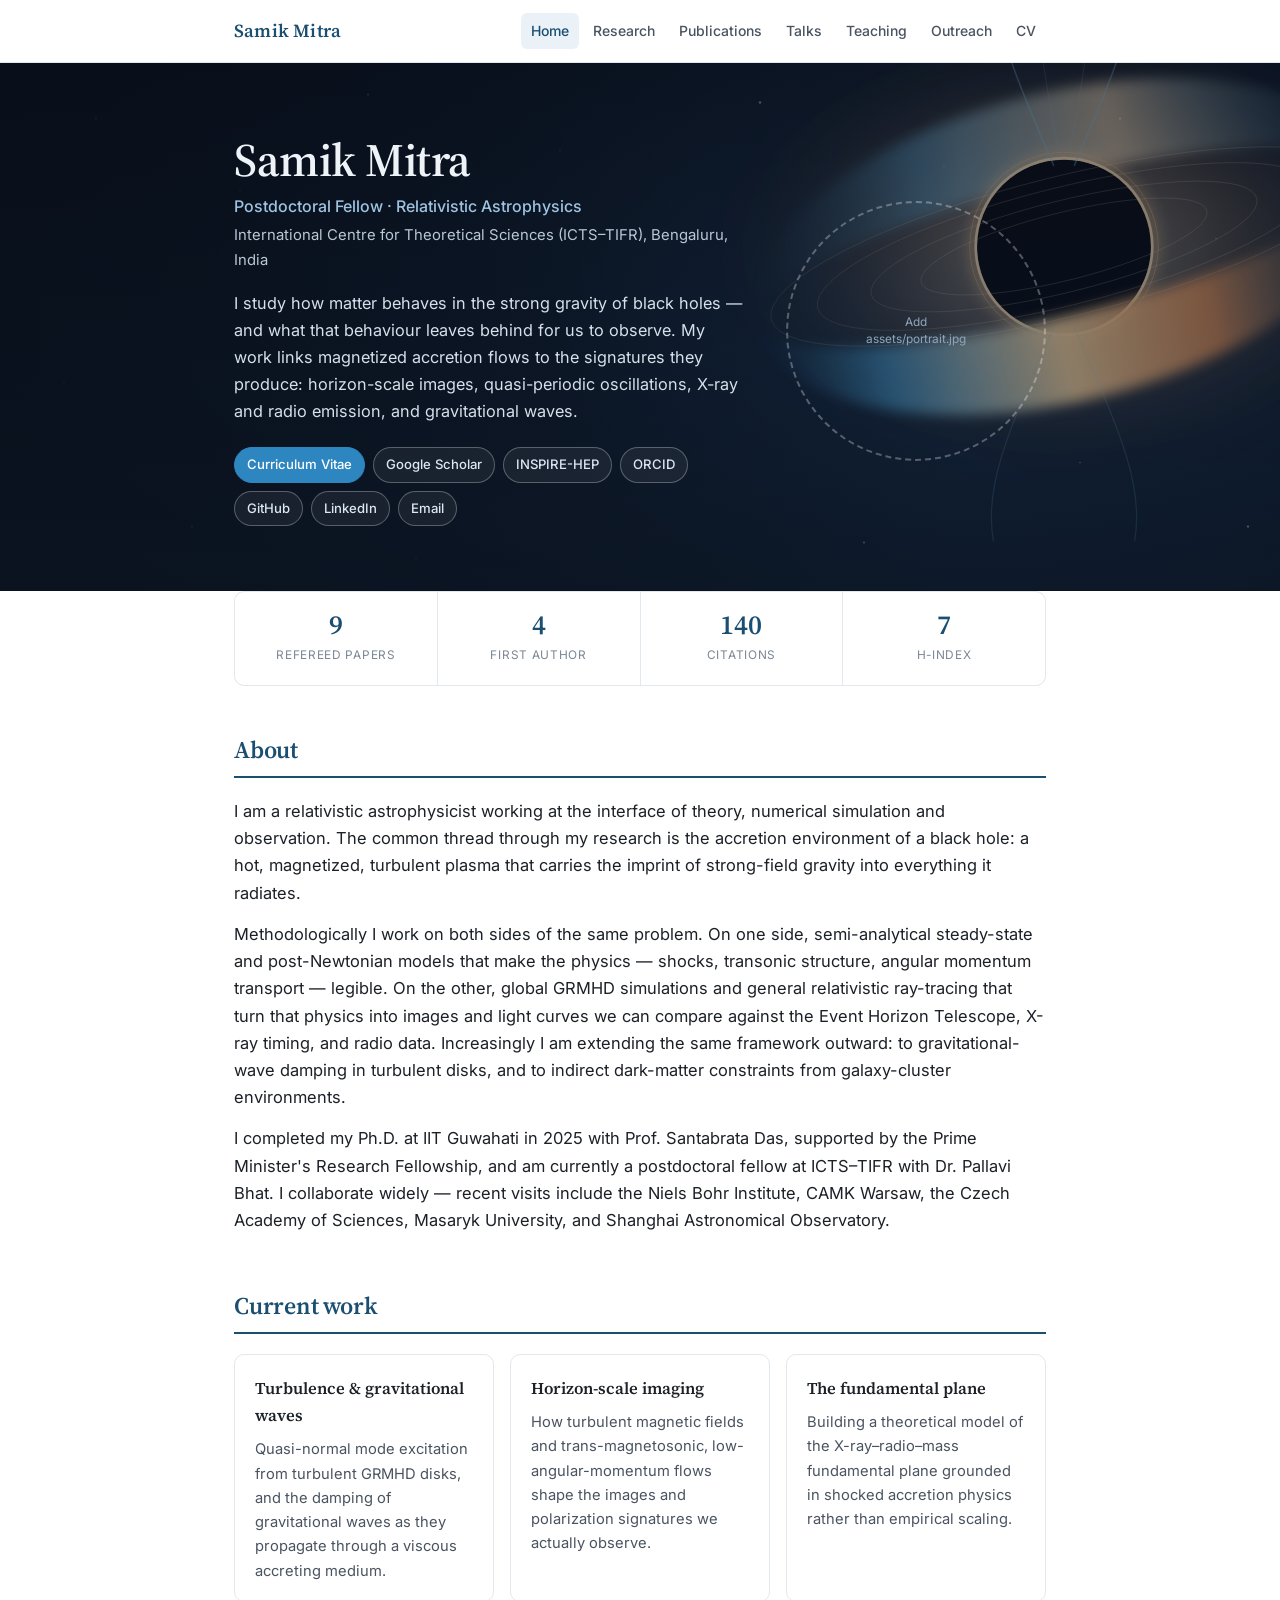
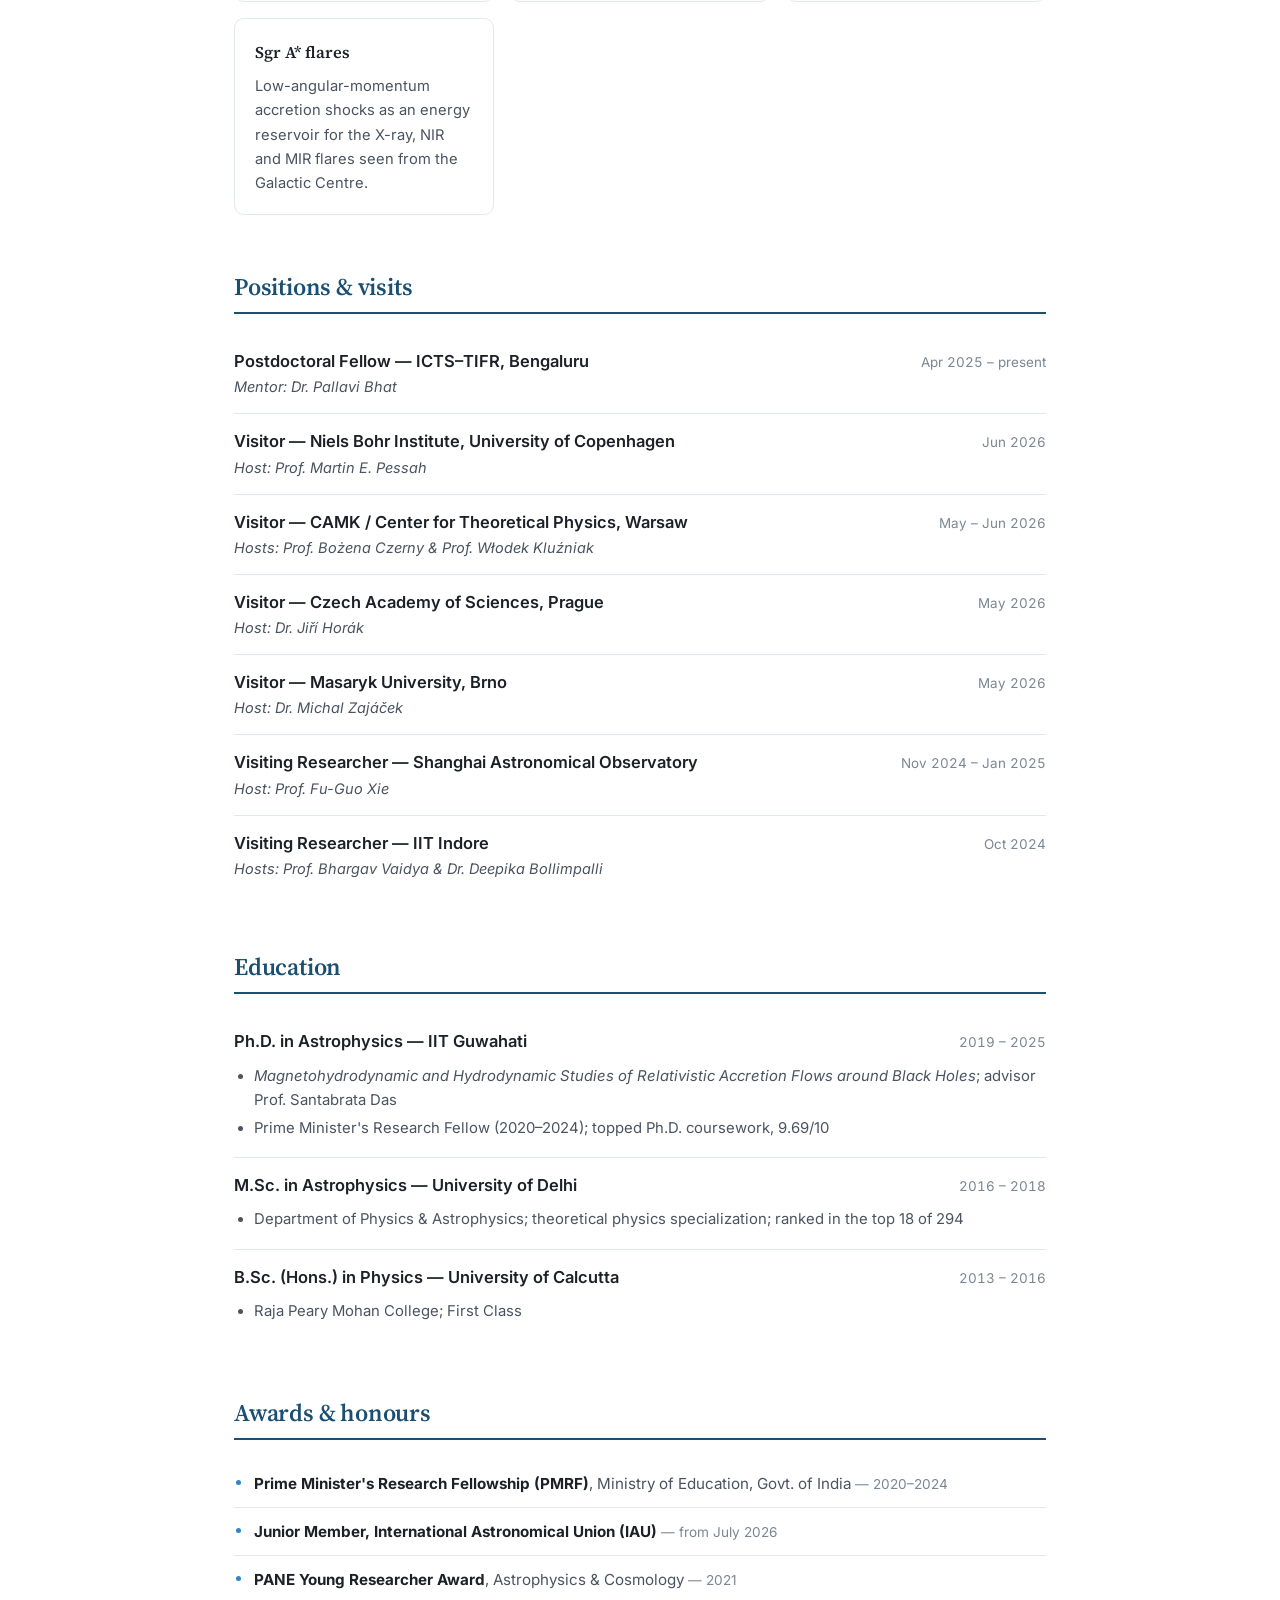
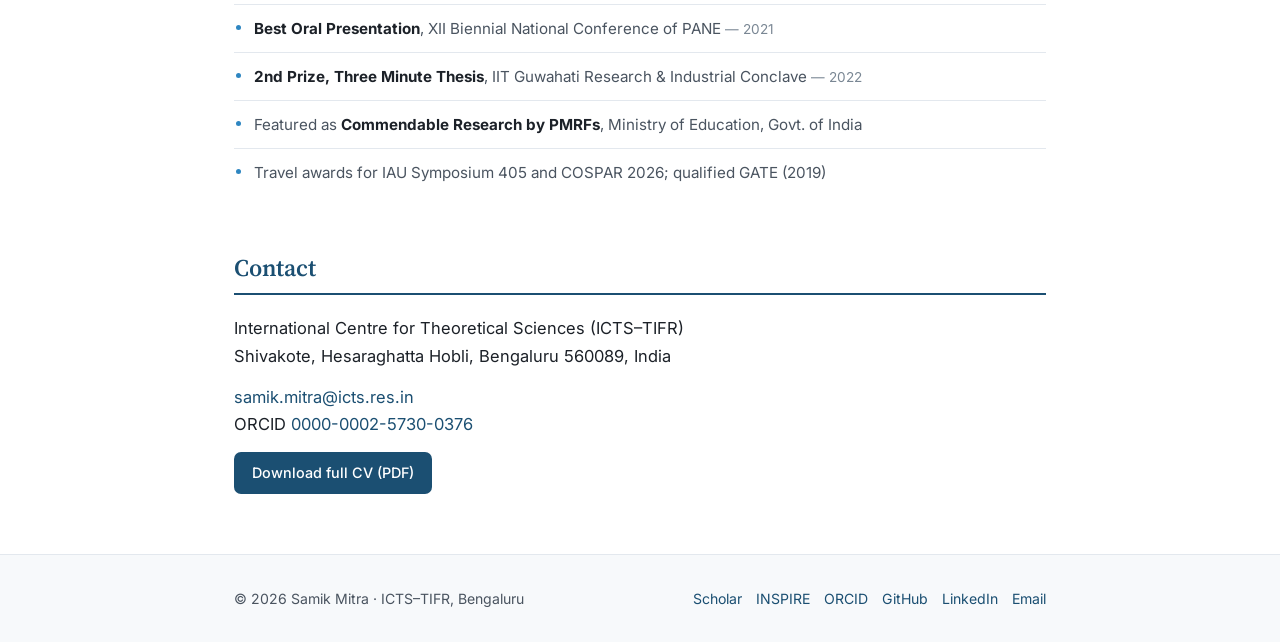
==== index.html @ 8c66abfa "Add files via upload Personal academic website" ====
<!DOCTYPE html>
<html lang="en">
<head>
<meta charset="utf-8">
<meta name="viewport" content="width=device-width, initial-scale=1">
<title>Samik Mitra — Relativistic Astrophysics</title>
<meta name="description" content="Samik Mitra — postdoctoral fellow at ICTS-TIFR working on black hole accretion, GRMHD, gravitational waves and horizon-scale imaging.">
<link rel="preconnect" href="https://fonts.googleapis.com">
<link rel="preconnect" href="https://fonts.gstatic.com" crossorigin>
<link href="https://fonts.googleapis.com/css2?family=Inter:wght@400;500;600&family=Source+Serif+4:opsz,wght@8..60,400;8..60,600&display=swap" rel="stylesheet">
<link rel="stylesheet" href="style.css">
</head>
<body>

<header class="site">
  <div class="wrap">
    <a class="brand" href="index.html">Samik Mitra</a>
    <nav class="site">
      <a href="index.html" class="active">Home</a>
      <a href="research.html">Research</a>
      <a href="publications.html">Publications</a>
      <a href="talks.html">Talks</a>
      <a href="teaching.html">Teaching</a>
      <a href="outreach.html">Outreach</a>
      <a href="cv/Mitra_Samik_CV.pdf">CV</a>
    </nav>
  </div>
</header>

<div class="hero">
  <div class="hero-art"><img src="assets/hero.svg" alt=""></div>
  <div class="wrap">
    <div>
      <h1>Samik Mitra</h1>
      <p class="role">Postdoctoral Fellow · Relativistic Astrophysics</p>
      <p class="affil">International Centre for Theoretical Sciences (ICTS&ndash;TIFR), Bengaluru, India</p>
      <p class="lede">
        I study how matter behaves in the strong gravity of black holes &mdash; and what that
        behaviour leaves behind for us to observe. My work links magnetized accretion flows to
        the signatures they produce: horizon-scale images, quasi-periodic oscillations,
        X-ray and radio emission, and gravitational waves.
      </p>
      <div class="links">
        <a class="primary" href="cv/Mitra_Samik_CV.pdf">Curriculum Vitae</a>
        <a href="https://scholar.google.com/citations?hl=en&user=CJJ-J1IAAAAJ">Google Scholar</a>
        <a href="https://inspirehep.net/authors/2062596">INSPIRE-HEP</a>
        <a href="https://orcid.org/0000-0002-5730-0376">ORCID</a>
        <a href="https://github.com/R-0-n-Y">GitHub</a>
        <a href="https://www.linkedin.com/in/samik-mitra-608916213/">LinkedIn</a>
        <a href="mailto:samik.mitra@icts.res.in">Email</a>
      </div>
    </div>
    <div>
      <!-- Replace the div below with:  <img class="portrait" src="assets/portrait.jpg" alt="Samik Mitra"> -->
      <div class="portrait-placeholder">Add<br>assets/portrait.jpg</div>
    </div>
  </div>
</div>

<main class="wrap">

  <div class="stats">
    <div class="stat"><span class="n">9</span><span class="l">Refereed papers</span></div>
    <div class="stat"><span class="n">4</span><span class="l">First author</span></div>
    <div class="stat"><span class="n">140</span><span class="l">Citations</span></div>
    <div class="stat"><span class="n">7</span><span class="l">h-index</span></div>
  </div>

  <section>
    <h2 class="ruled">About</h2>
    <p>
      I am a relativistic astrophysicist working at the interface of theory, numerical simulation
      and observation. The common thread through my research is the accretion environment of a
      black hole: a hot, magnetized, turbulent plasma that carries the imprint of strong-field
      gravity into everything it radiates.
    </p>
    <p>
      Methodologically I work on both sides of the same problem. On one side, semi-analytical
      steady-state and post-Newtonian models that make the physics &mdash; shocks, transonic
      structure, angular momentum transport &mdash; legible. On the other, global GRMHD simulations
      and general relativistic ray-tracing that turn that physics into images and light curves
      we can compare against the Event Horizon Telescope, X-ray timing, and radio data.
      Increasingly I am extending the same framework outward: to gravitational-wave damping in
      turbulent disks, and to indirect dark-matter constraints from galaxy-cluster environments.
    </p>
    <p>
      I completed my Ph.D. at IIT Guwahati in 2025 with Prof. Santabrata Das, supported by the
      Prime Minister's Research Fellowship, and am currently a postdoctoral fellow at ICTS&ndash;TIFR
      with Dr. Pallavi Bhat. I collaborate widely &mdash; recent visits include the Niels Bohr
      Institute, CAMK Warsaw, the Czech Academy of Sciences, Masaryk University, and Shanghai
      Astronomical Observatory.
    </p>
  </section>

  <section>
    <h2 class="ruled">Current work</h2>
    <div class="cards">
      <div class="card">
        <h3>Turbulence &amp; gravitational waves</h3>
        <p>Quasi-normal mode excitation from turbulent GRMHD disks, and the damping of gravitational
           waves as they propagate through a viscous accreting medium.</p>
      </div>
      <div class="card">
        <h3>Horizon-scale imaging</h3>
        <p>How turbulent magnetic fields and trans-magnetosonic, low-angular-momentum flows shape
           the images and polarization signatures we actually observe.</p>
      </div>
      <div class="card">
        <h3>The fundamental plane</h3>
        <p>Building a theoretical model of the X-ray&ndash;radio&ndash;mass fundamental plane grounded
           in shocked accretion physics rather than empirical scaling.</p>
      </div>
      <div class="card">
        <h3>Sgr A* flares</h3>
        <p>Low-angular-momentum accretion shocks as an energy reservoir for the X-ray, NIR and MIR
           flares seen from the Galactic Centre.</p>
      </div>
    </div>
  </section>

  <section>
    <h2 class="ruled">Positions &amp; visits</h2>
    <div class="entry">
      <div class="top"><span class="what">Postdoctoral Fellow &mdash; ICTS&ndash;TIFR, Bengaluru</span><span class="when">Apr 2025 &ndash; present</span></div>
      <div class="who">Mentor: Dr. Pallavi Bhat</div>
    </div>
    <div class="entry">
      <div class="top"><span class="what">Visitor &mdash; Niels Bohr Institute, University of Copenhagen</span><span class="when">Jun 2026</span></div>
      <div class="who">Host: Prof. Martin E. Pessah</div>
    </div>
    <div class="entry">
      <div class="top"><span class="what">Visitor &mdash; CAMK / Center for Theoretical Physics, Warsaw</span><span class="when">May &ndash; Jun 2026</span></div>
      <div class="who">Hosts: Prof. Bo&#380;ena Czerny &amp; Prof. W&#322;odek Klu&#378;niak</div>
    </div>
    <div class="entry">
      <div class="top"><span class="what">Visitor &mdash; Czech Academy of Sciences, Prague</span><span class="when">May 2026</span></div>
      <div class="who">Host: Dr. Ji&#345;&iacute; Hor&aacute;k</div>
    </div>
    <div class="entry">
      <div class="top"><span class="what">Visitor &mdash; Masaryk University, Brno</span><span class="when">May 2026</span></div>
      <div class="who">Host: Dr. Michal Zaj&aacute;&#269;ek</div>
    </div>
    <div class="entry">
      <div class="top"><span class="what">Visiting Researcher &mdash; Shanghai Astronomical Observatory</span><span class="when">Nov 2024 &ndash; Jan 2025</span></div>
      <div class="who">Host: Prof. Fu-Guo Xie</div>
    </div>
    <div class="entry">
      <div class="top"><span class="what">Visiting Researcher &mdash; IIT Indore</span><span class="when">Oct 2024</span></div>
      <div class="who">Hosts: Prof. Bhargav Vaidya &amp; Dr. Deepika Bollimpalli</div>
    </div>
  </section>

  <section>
    <h2 class="ruled">Education</h2>
    <div class="entry">
      <div class="top"><span class="what">Ph.D. in Astrophysics &mdash; IIT Guwahati</span><span class="when">2019 &ndash; 2025</span></div>
      <ul>
        <li><em>Magnetohydrodynamic and Hydrodynamic Studies of Relativistic Accretion Flows around Black Holes</em>; advisor Prof. Santabrata Das</li>
        <li>Prime Minister's Research Fellow (2020&ndash;2024); topped Ph.D. coursework, 9.69/10</li>
      </ul>
    </div>
    <div class="entry">
      <div class="top"><span class="what">M.Sc. in Astrophysics &mdash; University of Delhi</span><span class="when">2016 &ndash; 2018</span></div>
      <ul><li>Department of Physics &amp; Astrophysics; theoretical physics specialization; ranked in the top 18 of 294</li></ul>
    </div>
    <div class="entry">
      <div class="top"><span class="what">B.Sc. (Hons.) in Physics &mdash; University of Calcutta</span><span class="when">2013 &ndash; 2016</span></div>
      <ul><li>Raja Peary Mohan College; First Class</li></ul>
    </div>
  </section>

  <section>
    <h2 class="ruled">Awards &amp; honours</h2>
    <ul class="plain">
      <li><strong>Prime Minister's Research Fellowship (PMRF)</strong>, Ministry of Education, Govt. of India <span class="meta">— 2020&ndash;2024</span></li>
      <li><strong>Junior Member, International Astronomical Union (IAU)</strong> <span class="meta">— from July 2026</span></li>
      <li><strong>PANE Young Researcher Award</strong>, Astrophysics &amp; Cosmology <span class="meta">— 2021</span></li>
      <li><strong>Best Oral Presentation</strong>, XII Biennial National Conference of PANE <span class="meta">— 2021</span></li>
      <li><strong>2nd Prize, Three Minute Thesis</strong>, IIT Guwahati Research &amp; Industrial Conclave <span class="meta">— 2022</span></li>
      <li>Featured as <strong>Commendable Research by PMRFs</strong>, Ministry of Education, Govt. of India</li>
      <li>Travel awards for IAU Symposium 405 and COSPAR 2026; qualified GATE (2019)</li>
    </ul>
  </section>

  <section>
    <h2 class="ruled">Contact</h2>
    <p>
      International Centre for Theoretical Sciences (ICTS&ndash;TIFR)<br>
      Shivakote, Hesaraghatta Hobli, Bengaluru 560089, India
    </p>
    <p>
      <a href="mailto:samik.mitra@icts.res.in">samik.mitra@icts.res.in</a><br>
      ORCID <a href="https://orcid.org/0000-0002-5730-0376">0000-0002-5730-0376</a>
    </p>
    <p><a class="btn" href="cv/Mitra_Samik_CV.pdf">Download full CV (PDF)</a></p>
  </section>

</main>

<footer class="site">
  <div class="wrap">
    <div>&copy; 2026 Samik Mitra · ICTS&ndash;TIFR, Bengaluru</div>
    <div class="fl">
      <a href="https://scholar.google.com/citations?hl=en&user=CJJ-J1IAAAAJ">Scholar</a>
      <a href="https://inspirehep.net/authors/2062596">INSPIRE</a>
      <a href="https://orcid.org/0000-0002-5730-0376">ORCID</a>
      <a href="https://github.com/R-0-n-Y">GitHub</a>
      <a href="https://www.linkedin.com/in/samik-mitra-608916213/">LinkedIn</a>
      <a href="mailto:samik.mitra@icts.res.in">Email</a>
    </div>
  </div>
</footer>

</body>
</html>
---- style.css ----
/* ============================================================
   Samik Mitra — personal academic site
   Single stylesheet. Edit colors in :root and everything follows.
   ============================================================ */

:root {
  --accent:        #1B4F72;   /* deep blue (from your CV) */
  --accent-light:  #2E86C1;
  --accent-soft:   #eaf1f7;
  --ink:           #1c2128;
  --ink-soft:      #4a5460;
  --ink-faint:     #7a8794;
  --rule:          #e3e8ee;
  --bg:            #ffffff;
  --bg-alt:        #f7f9fb;
  --maxw:          860px;
  --serif: "Source Serif 4", "Iowan Old Style", Georgia, "Times New Roman", serif;
  --sans:  "Inter", -apple-system, BlinkMacSystemFont, "Segoe UI", Helvetica, Arial, sans-serif;
}

* { box-sizing: border-box; }

html { scroll-behavior: smooth; }

body {
  margin: 0;
  background: var(--bg);
  color: var(--ink);
  font-family: var(--sans);
  font-size: 16.5px;
  line-height: 1.65;
  -webkit-font-smoothing: antialiased;
}

.wrap { max-width: var(--maxw); margin: 0 auto; padding: 0 24px; }

a { color: var(--accent); text-decoration: none; }
a:hover { text-decoration: underline; }

/* ---------- Header / nav ---------- */
header.site {
  border-bottom: 1px solid var(--rule);
  background: rgba(255,255,255,.92);
  backdrop-filter: saturate(180%) blur(8px);
  position: sticky; top: 0; z-index: 50;
}
header.site .wrap {
  display: flex; align-items: center; justify-content: space-between;
  gap: 16px; min-height: 62px; flex-wrap: wrap;
}
.brand {
  font-family: var(--serif);
  font-size: 1.15rem; font-weight: 600; color: var(--accent);
  letter-spacing: .2px; white-space: nowrap;
}
.brand:hover { text-decoration: none; }
nav.site { display: flex; gap: 4px; flex-wrap: wrap; }
nav.site a {
  color: var(--ink-soft);
  font-size: .875rem; font-weight: 500;
  padding: 6px 10px; border-radius: 6px;
}
nav.site a:hover { background: var(--accent-soft); color: var(--accent); text-decoration: none; }
nav.site a.active { color: var(--accent); background: var(--accent-soft); }

/* ---------- Hero ---------- */
.hero {
  background: linear-gradient(180deg, #0b1220 0%, #101c2e 100%);
  color: #eef3f8;
  padding: 0; position: relative; overflow: hidden;
  border-bottom: 1px solid #0b1220;
}
.hero .wrap {
  position: relative; z-index: 2;
  padding: 72px 24px 64px;
  display: grid; grid-template-columns: 1fr 260px; gap: 40px; align-items: center;
}
.hero-art { position: absolute; inset: 0; z-index: 1; opacity: .55; }
.hero-art img, .hero-art svg { width: 100%; height: 100%; object-fit: cover; }
.hero h1 {
  font-family: var(--serif);
  font-size: clamp(2rem, 5vw, 2.9rem);
  line-height: 1.12; margin: 0 0 6px; font-weight: 600; letter-spacing: -.5px;
}
.hero .role { color: #9fc4e2; font-size: 1rem; margin: 0 0 4px; font-weight: 500; }
.hero .affil { color: #b9c8d6; font-size: .93rem; margin: 0 0 18px; }
.hero p.lede { color: #d5e0ea; font-size: 1.02rem; max-width: 46em; margin: 0 0 22px; }
.hero .links { display: flex; flex-wrap: wrap; gap: 8px; }
.hero .links a {
  color: #dbe8f3; border: 1px solid rgba(255,255,255,.28);
  padding: 6px 12px; border-radius: 999px; font-size: .82rem; font-weight: 500;
  background: rgba(255,255,255,.06);
}
.hero .links a:hover { background: rgba(255,255,255,.16); text-decoration: none; }
.hero .links a.primary { background: var(--accent-light); border-color: var(--accent-light); color: #fff; }

.portrait {
  width: 100%; aspect-ratio: 1/1; border-radius: 50%;
  object-fit: cover; border: 3px solid rgba(255,255,255,.25);
  background: #1b2b40;
}
.portrait-placeholder {
  width: 100%; aspect-ratio: 1/1; border-radius: 50%;
  border: 2px dashed rgba(255,255,255,.3);
  display: grid; place-items: center; text-align: center;
  color: #8fa6bb; font-size: .74rem; padding: 20px; line-height: 1.4;
}

/* ---------- Sections ---------- */
main { padding: 48px 0 20px; }
section { margin-bottom: 52px; }
h2 {
  font-family: var(--serif); font-size: 1.5rem; font-weight: 600;
  color: var(--accent); margin: 0 0 4px; letter-spacing: -.2px;
}
h2 + .sub { color: var(--ink-faint); font-size: .88rem; margin: 0 0 20px; }
h2.ruled { border-bottom: 2px solid var(--accent); padding-bottom: 6px; margin-bottom: 20px; }
h3 {
  font-family: var(--serif); font-size: 1.12rem; font-weight: 600;
  margin: 26px 0 8px; color: var(--ink);
}
h4 { font-size: .8rem; text-transform: uppercase; letter-spacing: .9px;
     color: var(--ink-faint); margin: 24px 0 10px; font-weight: 600; }
p { margin: 0 0 14px; }

.page-title {
  font-family: var(--serif); font-size: 2.1rem; font-weight: 600;
  color: var(--accent); margin: 0 0 6px; letter-spacing: -.5px;
}
.page-intro { color: var(--ink-soft); font-size: 1.02rem; margin: 0 0 36px; max-width: 44em; }

/* ---------- Stat strip ---------- */
.stats {
  display: grid; grid-template-columns: repeat(4, 1fr); gap: 1px;
  background: var(--rule); border: 1px solid var(--rule); border-radius: 10px;
  overflow: hidden; margin: 0 0 44px;
}
.stat { background: #fff; padding: 18px 14px; text-align: center; }
.stat .n { font-family: var(--serif); font-size: 1.7rem; font-weight: 600; color: var(--accent); display: block; line-height: 1.1; }
.stat .l { font-size: .74rem; text-transform: uppercase; letter-spacing: .7px; color: var(--ink-faint); }

/* ---------- Cards ---------- */
.cards { display: grid; grid-template-columns: repeat(auto-fit, minmax(250px,1fr)); gap: 16px; }
.card {
  border: 1px solid var(--rule); border-radius: 10px; padding: 20px 20px 18px;
  background: #fff; transition: border-color .15s, box-shadow .15s;
}
.card:hover { border-color: var(--accent-light); box-shadow: 0 3px 14px rgba(27,79,114,.07); }
.card h3 { margin: 0 0 8px; font-size: 1.03rem; }
.card p { font-size: .92rem; color: var(--ink-soft); margin: 0; }

/* ---------- Timeline / entries ---------- */
.entry { padding: 14px 0; border-bottom: 1px solid var(--rule); }
.entry:last-child { border-bottom: none; }
.entry .top { display: flex; justify-content: space-between; gap: 16px; align-items: baseline; flex-wrap: wrap; }
.entry .what { font-weight: 600; color: var(--ink); }
.entry .when { color: var(--ink-faint); font-size: .84rem; white-space: nowrap; font-variant-numeric: tabular-nums; }
.entry .who { color: var(--ink-soft); font-size: .91rem; font-style: italic; }
.entry ul { margin: 8px 0 0; padding-left: 20px; }
.entry li { font-size: .93rem; color: var(--ink-soft); margin-bottom: 3px; }

/* ---------- Publications ---------- */
ol.pubs { list-style: none; counter-reset: pub; padding: 0; margin: 0; }
ol.pubs li {
  counter-increment: pub; position: relative;
  padding: 16px 0 16px 42px; border-bottom: 1px solid var(--rule);
}
ol.pubs li:last-child { border-bottom: none; }
ol.pubs li::before {
  content: counter(pub); position: absolute; left: 0; top: 17px;
  width: 27px; height: 27px; border-radius: 50%;
  background: var(--accent-soft); color: var(--accent);
  font-size: .78rem; font-weight: 600; display: grid; place-items: center;
  font-variant-numeric: tabular-nums;
}
.pub-title { font-weight: 600; color: var(--ink); display: block; margin-bottom: 3px; line-height: 1.45; }
.pub-authors { font-size: .89rem; color: var(--ink-soft); }
.pub-authors .me { color: var(--accent); font-weight: 600; }
.pub-venue { font-size: .87rem; color: var(--ink-faint); font-style: italic; }
.tag {
  display: inline-block; font-size: .68rem; text-transform: uppercase; letter-spacing: .6px;
  padding: 2px 7px; border-radius: 4px; font-weight: 600; vertical-align: 2px; margin-left: 6px;
}
.tag.first { background: var(--accent); color: #fff; }
.tag.review { background: #fdf0d5; color: #8a5b00; }
.tag.proc { background: #eef3f7; color: var(--ink-soft); }

/* ---------- Lists ---------- */
ul.plain { list-style: none; padding: 0; margin: 0; }
ul.plain > li {
  padding: 11px 0 11px 20px; border-bottom: 1px solid var(--rule);
  font-size: .95rem; position: relative; color: var(--ink-soft);
}
ul.plain > li:last-child { border-bottom: none; }
ul.plain > li::before {
  content: ""; position: absolute; left: 2px; top: 20px;
  width: 5px; height: 5px; border-radius: 50%; background: var(--accent-light);
}
ul.plain li strong, ul.plain li em { color: var(--ink); }
.meta { color: var(--ink-faint); font-size: .85rem; }

/* ---------- Callout ---------- */
.callout {
  background: var(--bg-alt); border-left: 3px solid var(--accent-light);
  padding: 16px 20px; border-radius: 0 8px 8px 0; margin: 0 0 24px;
  font-size: .94rem; color: var(--ink-soft);
}

/* ---------- Buttons ---------- */
.btn {
  display: inline-block; background: var(--accent); color: #fff;
  padding: 9px 18px; border-radius: 7px; font-size: .9rem; font-weight: 500;
}
.btn:hover { background: var(--accent-light); text-decoration: none; }
.btn.ghost { background: transparent; color: var(--accent); border: 1px solid var(--accent); }
.btn.ghost:hover { background: var(--accent-soft); }

/* ---------- Chips ---------- */
.chips { display: flex; flex-wrap: wrap; gap: 7px; margin: 10px 0 0; }
.chip {
  background: var(--accent-soft); color: var(--accent);
  padding: 4px 11px; border-radius: 999px; font-size: .82rem; font-weight: 500;
}

/* ---------- Footer ---------- */
footer.site {
  border-top: 1px solid var(--rule); background: var(--bg-alt);
  margin-top: 60px; padding: 32px 0; font-size: .88rem; color: var(--ink-soft);
}
footer.site .wrap { display: flex; justify-content: space-between; gap: 20px; flex-wrap: wrap; }
footer.site .fl { display: flex; gap: 14px; flex-wrap: wrap; }

/* ---------- Responsive ---------- */
@media (max-width: 700px) {
  .hero .wrap { grid-template-columns: 1fr; padding: 48px 24px 44px; }
  .portrait, .portrait-placeholder { max-width: 170px; }
  .stats { grid-template-columns: repeat(2, 1fr); }
  header.site .wrap { min-height: auto; padding-top: 10px; padding-bottom: 10px; }
}

@media print {
  header.site, footer.site, .hero-art { display: none; }
  body { font-size: 11pt; }
}
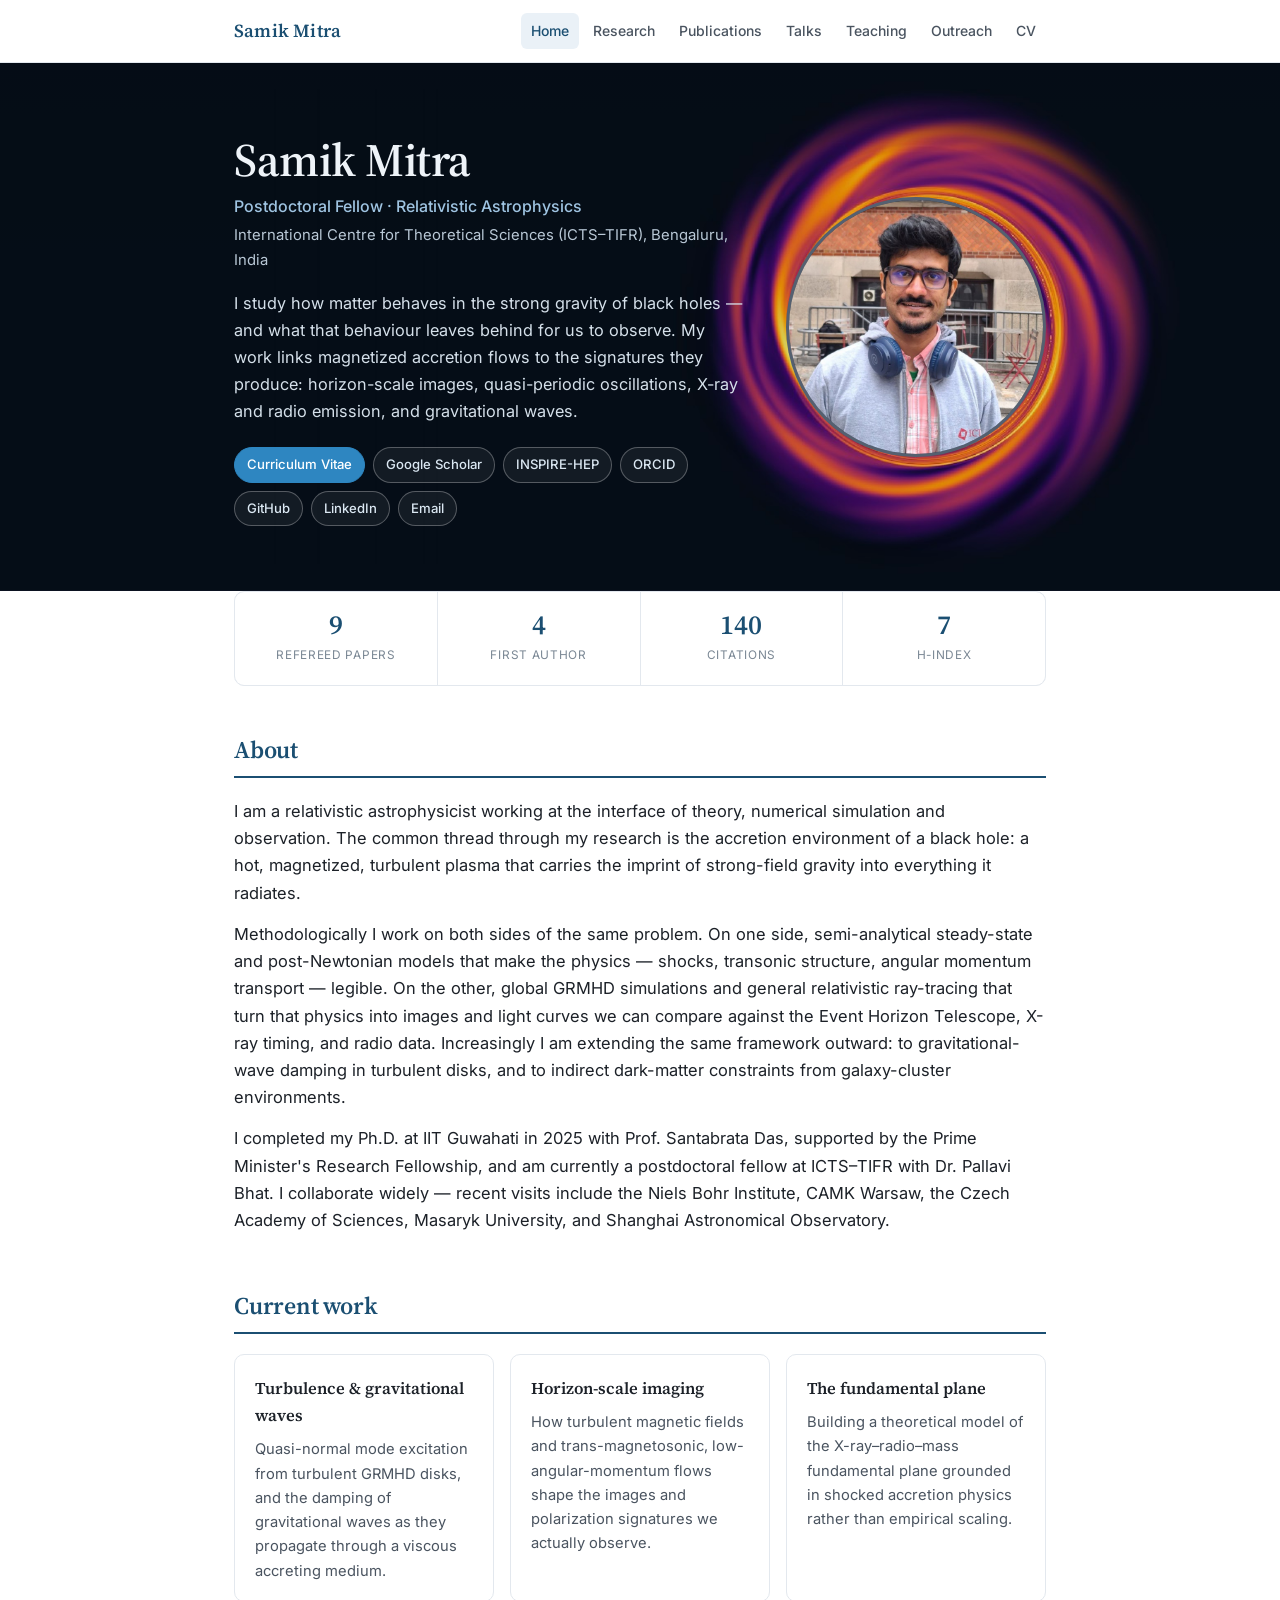
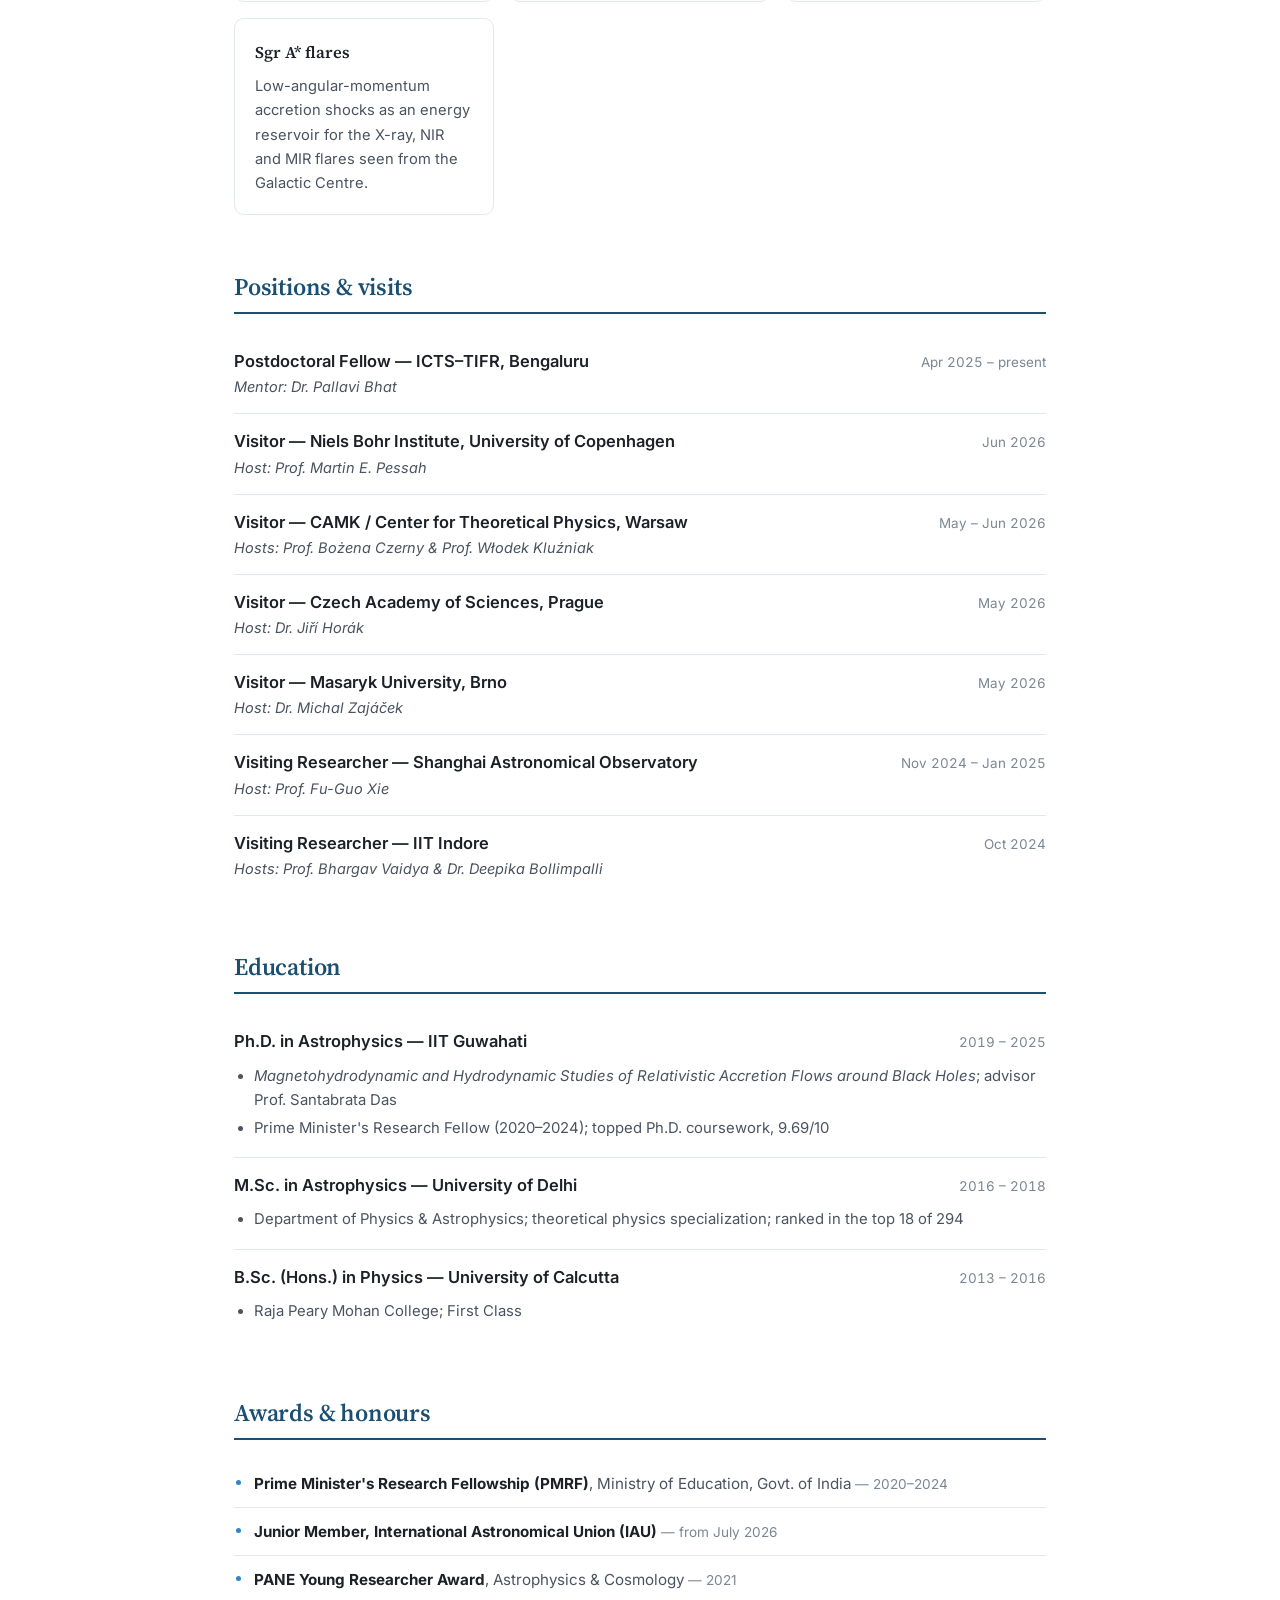
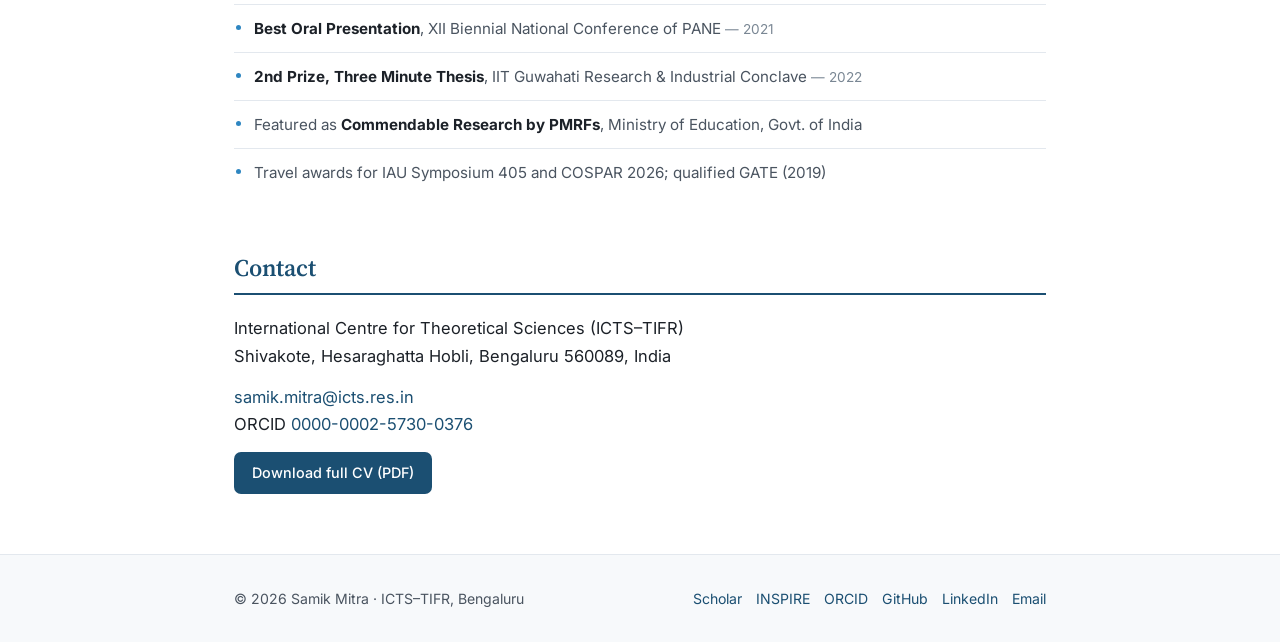
==== commit e785bd15: "Add portrait, GRRT hero image, and research figures" ====
--- a/index.html
+++ b/index.html
@@ -28,7 +28,7 @@
 </header>
 
 <div class="hero">
-  <div class="hero-art"><img src="assets/hero.svg" alt=""></div>
+  <div class="hero-art"><img src="assets/hero.jpg" alt="Ray-traced image of a magnetized accretion flow around a black hole, from my GRMHD simulations"></div>
   <div class="wrap">
     <div>
       <h1>Samik Mitra</h1>
@@ -51,8 +51,7 @@
       </div>
     </div>
     <div>
-      <!-- Replace the div below with:  <img class="portrait" src="assets/portrait.jpg" alt="Samik Mitra"> -->
-      <div class="portrait-placeholder">Add<br>assets/portrait.jpg</div>
+      <img class="portrait" src="assets/portrait.jpg" alt="Samik Mitra">
     </div>
   </div>
 </div>
--- a/style.css
+++ b/style.css
@@ -75,8 +75,8 @@
   padding: 72px 24px 64px;
   display: grid; grid-template-columns: 1fr 260px; gap: 40px; align-items: center;
 }
-.hero-art { position: absolute; inset: 0; z-index: 1; opacity: .55; }
-.hero-art img, .hero-art svg { width: 100%; height: 100%; object-fit: cover; }
+.hero-art { position: absolute; inset: 0; z-index: 1; opacity: .95; }
+.hero-art img, .hero-art svg { width: 100%; height: 100%; object-fit: cover; object-position: right center; }
 .hero h1 {
   font-family: var(--serif);
   font-size: clamp(2rem, 5vw, 2.9rem);
@@ -148,6 +148,23 @@
 .card:hover { border-color: var(--accent-light); box-shadow: 0 3px 14px rgba(27,79,114,.07); }
 .card h3 { margin: 0 0 8px; font-size: 1.03rem; }
 .card p { font-size: .92rem; color: var(--ink-soft); margin: 0; }
+
+/* ---------- Figures ---------- */
+figure.fig {
+  margin: 26px 0 8px; padding: 0;
+}
+figure.fig img {
+  display: block; width: 100%; height: auto;
+  border: 1px solid var(--rule); border-radius: 8px; background: #fff;
+}
+figure.fig.dark img { background: #000; border-color: #d3dae2; }
+figure.fig.narrow { max-width: 460px; }
+figure.fig figcaption {
+  font-size: .84rem; color: var(--ink-faint); line-height: 1.55;
+  margin-top: 9px; padding-left: 2px; border-left: 2px solid var(--accent-soft);
+  padding-left: 10px;
+}
+figure.fig figcaption strong { color: var(--ink-soft); font-weight: 600; }
 
 /* ---------- Timeline / entries ---------- */
 .entry { padding: 14px 0; border-bottom: 1px solid var(--rule); }
